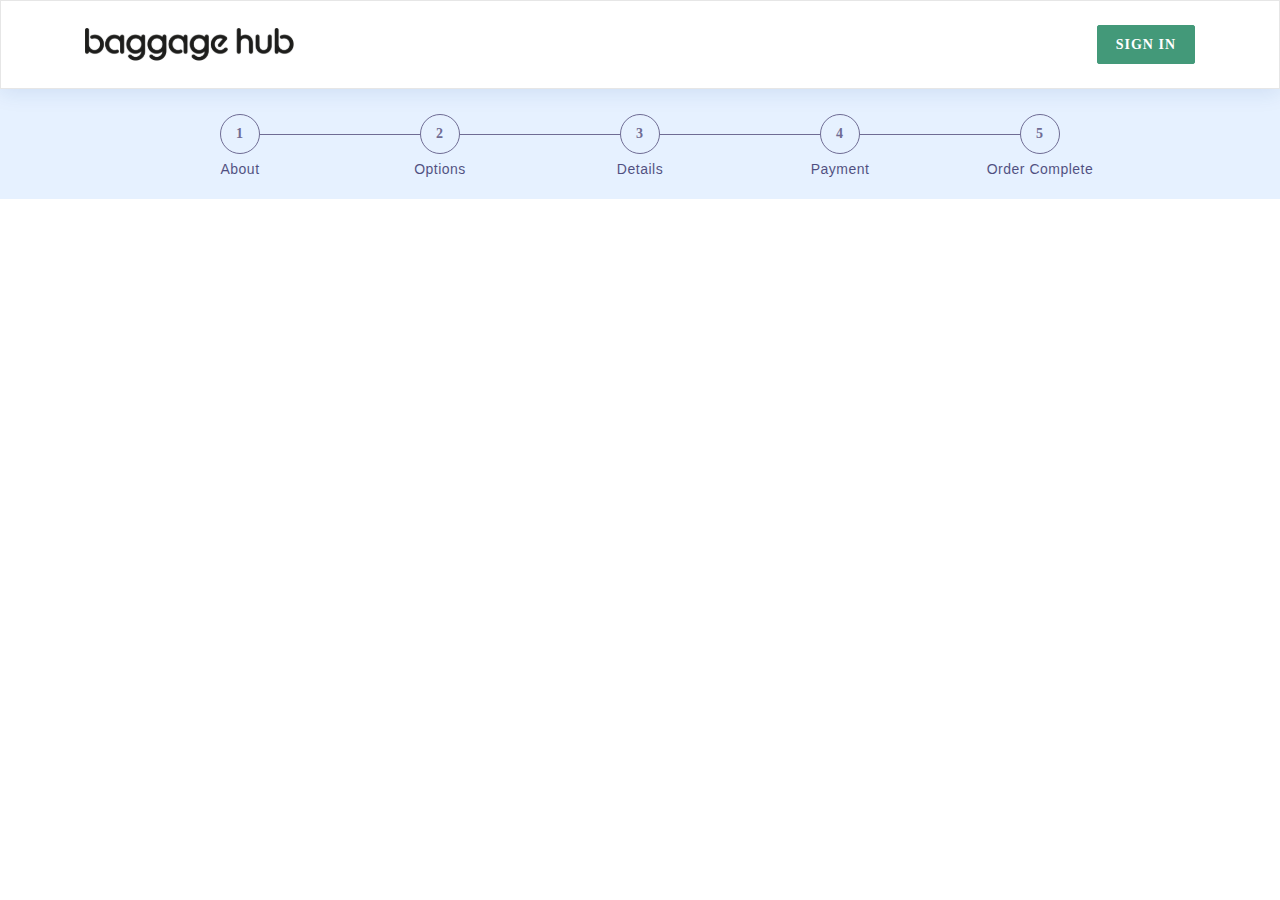
==== index.html @ 1eca3043 "." ====
<!DOCTYPE html>
<html dir="ltr" lang="en">

<head>
	<title>Home Landing Page-Student</title>
	<!-- Always force latest IE rendering engine or request Chrome Frame -->
	<meta http-equiv="X-UA-Compatible" content="IE=edge,chrome=1">
	<!-- meta character set -->
	<meta charset="UTF-8" />
	<!-- Mobile Specific Meta -->
	<meta name="viewport" content="width=device-width, initial-scale=1, shrink-to-fit=no">
	<!-- Meta Description, Keywords and Author -->
	<meta name="Keywords" content="">
	<meta name="author" content="">
	<meta name="Description" content="">

	<!-- Stylesheet
	================================================== -->
	<link rel="stylesheet" href="./assets/css/style.css">

	<!-- Favicon
	================================================== -->
	<link rel="shortcut icon" href="./assets/img/favicon/favicon.ico">
</head>

<body class="home-page">

	<!-- [BEGIN] Navbar -->
	<nav class="navbar">
		<div class="container">
			<img src="./assets/img/logo/Logo.svg" class="logo" alt="logo">
			<button type="button" class="btn btn-primary text-uppercase">sign in</button>
		</div>
	</nav>
	<!-- [END] Navbar -->

	<!-- [BEGIN] Steps -->
	<header class="steps-timeline">
		<div class="steps container">
			<div class="step">
				<div>
					<span class="button-semi">1</span>
					<p>About</p>
				</div>
				<div class="line"></div>
			</div>
			<div class="step">
				<div>
					<span class="button-semi">2</span>
					<p>Options</p>
				</div>
				<div class="line"></div>
			</div>
			<div class="step">
				<div>
					<span class="button-semi">3</span>
					<p>Details</p>
				</div>
				<div class="line"></div>
			</div>
			<div class="step">
				<div>
					<span class="button-semi">4</span>
					<p>Payment</p>
				</div>
				<div class="line"></div>
			</div>
			<div class="step">
				<div>
					<span class="button-semi">5</span>
					<p>Order Complete</p>
				</div>
			</div>
		</div>
	</header>
	<!-- [END] Steps -->


	<!-- Plugins
	================================================== -->

	<!-- jQuery -->
	<script src="./assets/js/jquery-3.4.1.slim.min.js"></script>
	<!-- PooperJS -->
	<script src="./assets/js/popper.min.js"></script>
	<!-- Bootstrap -->
	<script src="./assets/js/bootstrap.min.js"></script>
	<!-- Application -->
	<script src="./assets/js/main.js"></script>
</body>

</html>
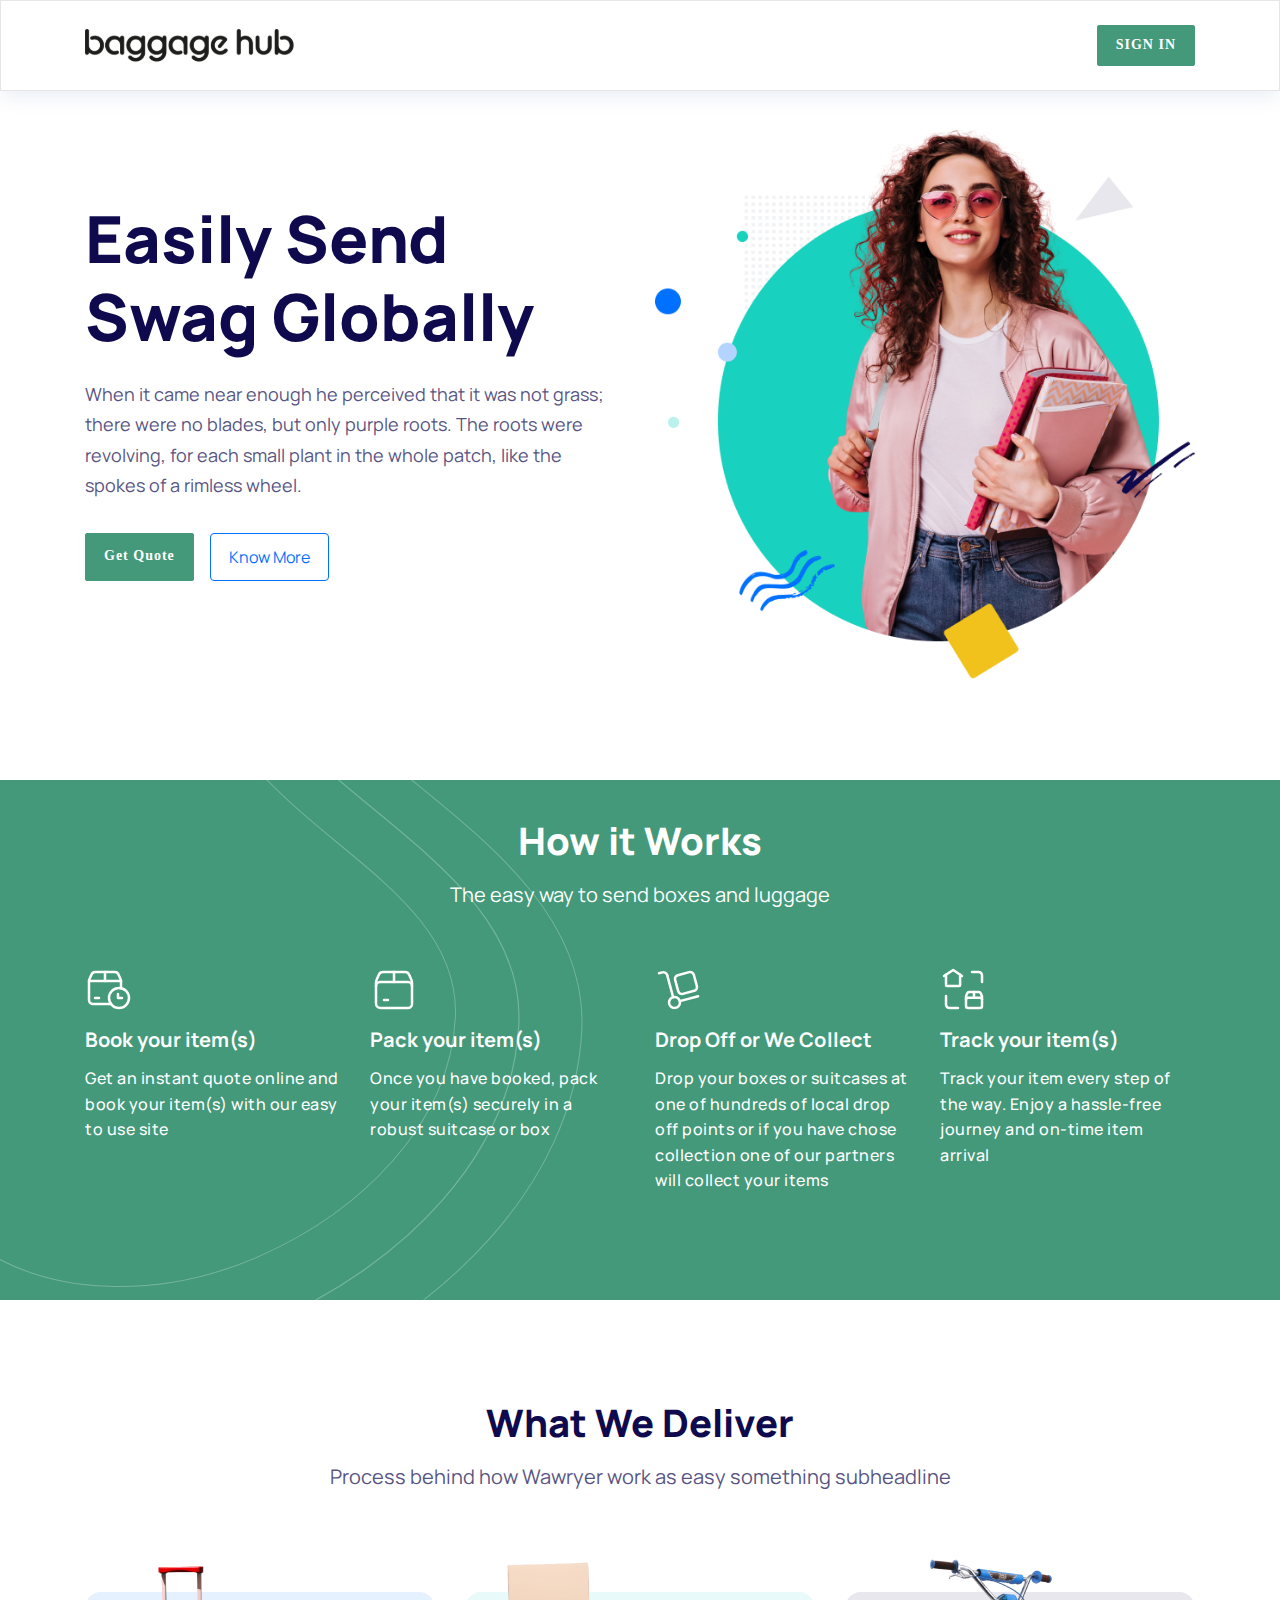
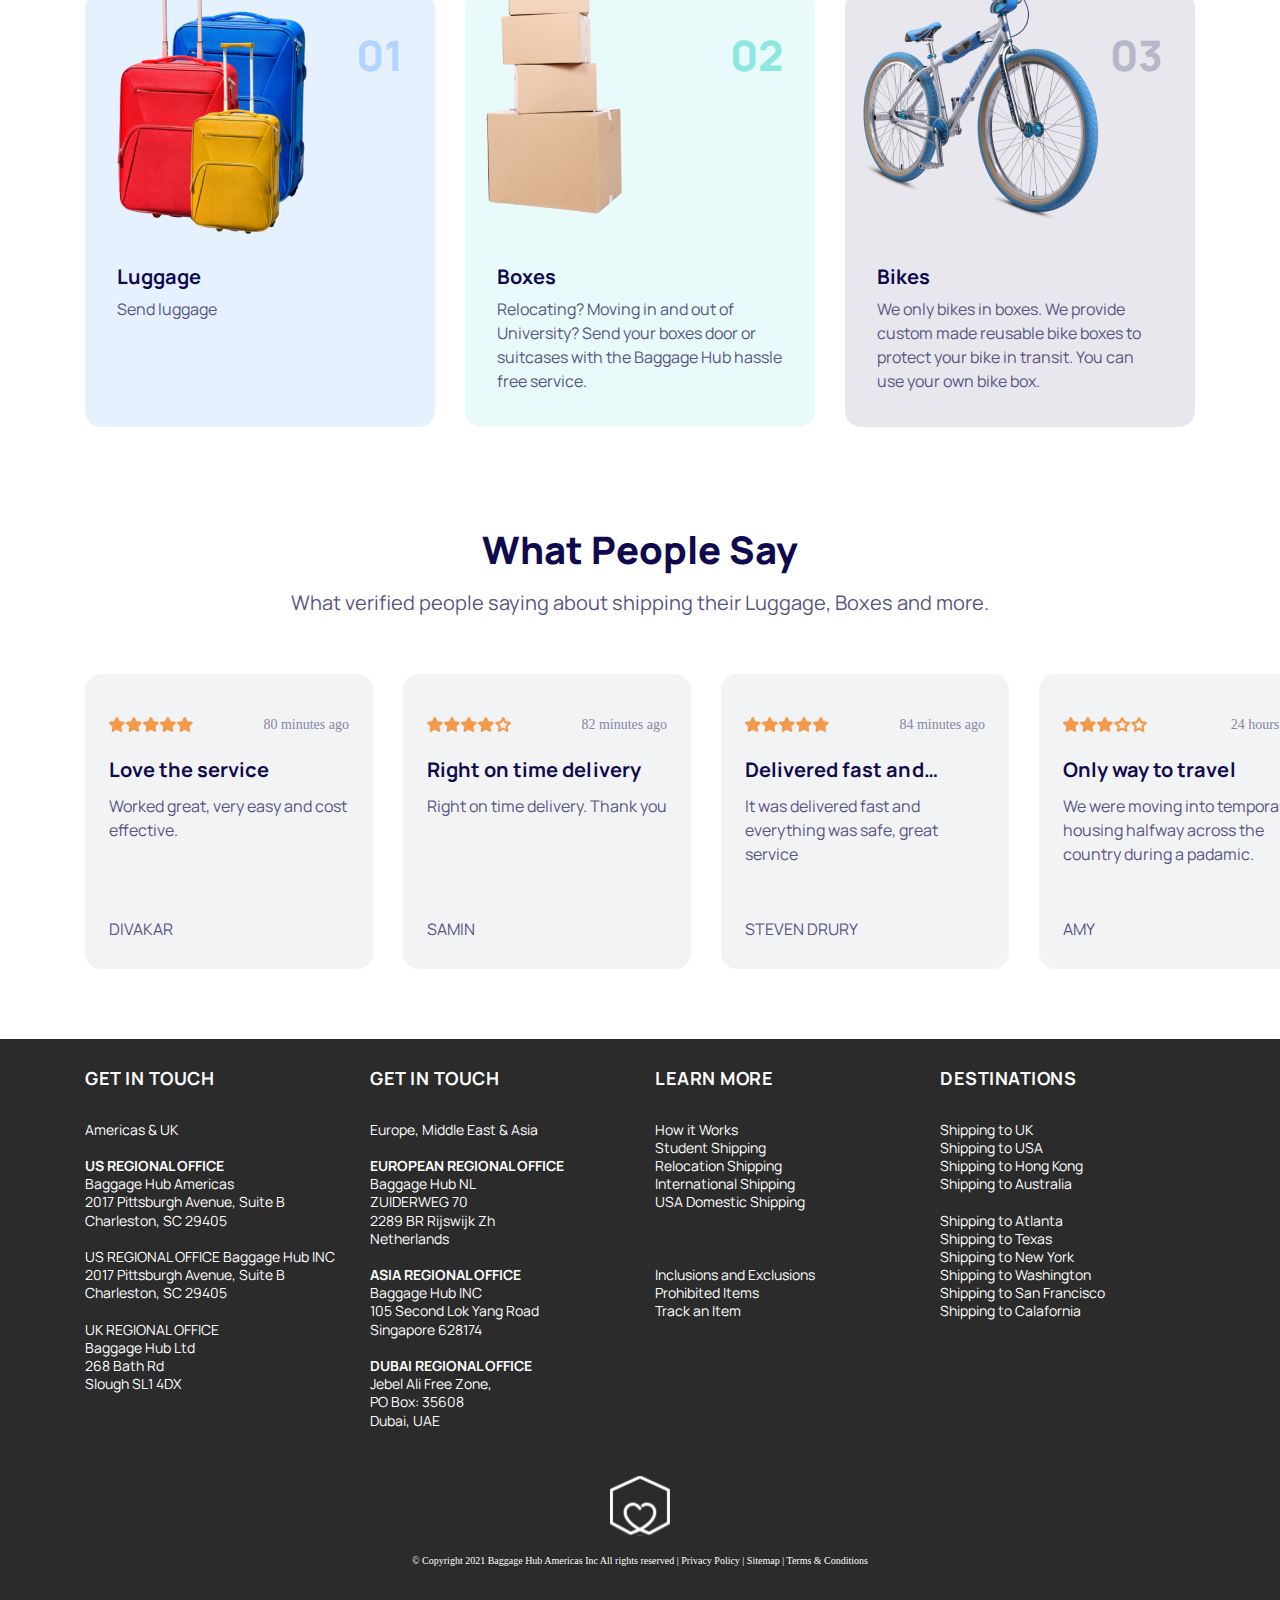
==== commit cd8093c5: "all done." ====
--- a/index.html
+++ b/index.html
@@ -34,47 +34,307 @@
 	</nav>
 	<!-- [END] Navbar -->
 
-	<!-- [BEGIN] Steps -->
-	<header class="steps-timeline">
-		<div class="steps container">
-			<div class="step">
-				<div>
-					<span class="button-semi">1</span>
-					<p>About</p>
-				</div>
-				<div class="line"></div>
-			</div>
-			<div class="step">
-				<div>
-					<span class="button-semi">2</span>
-					<p>Options</p>
-				</div>
-				<div class="line"></div>
-			</div>
-			<div class="step">
-				<div>
-					<span class="button-semi">3</span>
-					<p>Details</p>
-				</div>
-				<div class="line"></div>
-			</div>
-			<div class="step">
-				<div>
-					<span class="button-semi">4</span>
-					<p>Payment</p>
-				</div>
-				<div class="line"></div>
-			</div>
-			<div class="step">
-				<div>
-					<span class="button-semi">5</span>
-					<p>Order Complete</p>
-				</div>
+	<!-- [BEGIN] Hero -->
+	<header class="hero container">
+		<div class="row align-items-center">
+			<div class="col-lg-6 col-md-12">
+				<h1>Easily Send Swag Globally</h1>
+				<p>When it came near enough he perceived that it was not grass; there were no blades, but only purple
+					roots. The roots were revolving, for each small plant in the whole patch, like the spokes of a
+					rimless wheel.</p>
+				<div class="buttons">
+					<a href="#" class="btn btn-primary">Get Quote</a>
+					<a href="#" class="btn btn-info-outline">Know More</a>
+				</div>
+			</div>
+			<div class="col-lg-6 col-md-12">
+				<img src="./assets/img/backgrounds/hero.png" alt="">
 			</div>
 		</div>
 	</header>
-	<!-- [END] Steps -->
-
+	<!-- [END] Hero -->
+
+	<!-- [BEGIN] How it works -->
+	<section class="how-it-works">
+		<div class="container">
+			<header>
+				<h1>How it Works</h1>
+				<p>The easy way to send boxes and luggage</p>
+			</header>
+			<div class="row">
+				<div class="col-lg-3 col-md-6 col-sm-12">
+					<img src="./assets/img/icons/book.svg" width="48" alt="">
+					<h2>Book your item(s)</h2>
+					<p class="medium">Get an instant quote online and book your item(s) with our easy to use site</p>
+				</div>
+				<div class="col-lg-3 col-md-6 col-sm-12">
+					<img src="./assets/img/icons/pack.svg" width="48" alt="">
+					<h2>Pack your item(s)</h2>
+					<p class="medium">Once you have booked, pack your item(s) securely in a robust suitcase or box</p>
+				</div>
+				<div class="col-lg-3 col-md-6 col-sm-12">
+					<img src="./assets/img/icons/drop.svg" width="48" alt="">
+					<h2>Drop Off or We Collect</h2>
+					<p class="medium">Drop your boxes or suitcases at one of hundreds of local drop off points or if you have chose collection one of our partners will collect your items</p>
+				</div>
+				<div class="col-lg-3 col-md-6 col-sm-12">
+					<img src="./assets/img/icons/track.svg" width="48" alt="">
+					<h2>Track your item(s)</h2>
+					<p class="medium">Track your item every step of the way. Enjoy a hassle-free journey and on-time item arrival</p>
+				</div>
+			</div>
+		</div>
+	</section>
+	<!-- [END] How it works -->
+
+	<!-- [BEGIN] What we deliver -->
+	<section class="what-we-deliver container">
+		<header>
+			<h1>What We Deliver</h1>
+			<p>Process behind how Wawryer work as easy  something subheadline</p>
+		</header>
+		<div class="row">
+			<div class="col-lg-4 col-md-12">
+				<div class="item bg-blue">
+					<div class="item__header">
+						<img src="./assets/img/01.png" alt="">
+						<span>01</span>
+					</div>
+					<div class="item__body">
+						<h2>Luggage</h2>
+						<p>Send luggage</p>
+					</div>
+				</div>
+			</div>
+			<div class="col-lg-4 col-md-12">
+				<div class="item bg-green">
+					<div class="item__header">
+						<img src="./assets/img/02.png" alt="">
+						<span>02</span>
+					</div>
+					<div class="item__body">
+						<h2>Boxes</h2>
+						<p>Relocating? Moving in and out of University? Send your boxes door or suitcases with the Baggage Hub hassle free service.</p>
+					</div>
+				</div>
+			</div>
+			<div class="col-lg-4 col-md-12">
+				<div class="item bg-gray">
+					<div class="item__header">
+						<img src="./assets/img/03.png" alt="">
+						<span>03</span>
+					</div>
+					<div class="item__body">
+						<h2>Bikes</h2>
+						<p>We only bikes in boxes. We provide custom made reusable bike boxes to protect your bike in transit. You can use your own bike box.</p>
+					</div>
+				</div>
+			</div>
+		</div>
+	</section>
+	<!-- [END] What we deliver -->
+
+	<!-- [BEGIN] What People Say -->
+	<section class="what-people-say">
+		<div class="container">
+			<header>
+				<h1>What People Say</h1>
+				<p>What verified people saying about shipping their Luggage, Boxes and more.</p>
+			</header>
+			<div class="owl-carousel owl-carousel-review">
+				<div class="review">
+					<div class="review__top">
+						<div class="review__top__stars">
+							<img src="./assets/img/icons/full-star.svg" alt="">
+							<img src="./assets/img/icons/full-star.svg" alt="">
+							<img src="./assets/img/icons/full-star.svg" alt="">
+							<img src="./assets/img/icons/full-star.svg" alt="">
+							<img src="./assets/img/icons/full-star.svg" alt="">
+						</div>
+						<p>80 minutes ago</p>
+					</div>
+					<div class="review__body">
+						<h2>Love the service</h2>
+						<p>Worked great, very easy and cost effective.</p>
+					</div>
+					<p class="review__name text-uppercase">Divakar</p>
+				</div>
+				<div class="review">
+					<div class="review__top">
+						<div class="review__top__stars">
+							<img src="./assets/img/icons/full-star.svg" alt="">
+							<img src="./assets/img/icons/full-star.svg" alt="">
+							<img src="./assets/img/icons/full-star.svg" alt="">
+							<img src="./assets/img/icons/full-star.svg" alt="">
+							<img src="./assets/img/icons/empty-star.svg" alt="">
+						</div>
+						<p>82 minutes ago</p>
+					</div>
+					<div class="review__body">
+						<h2>Right on time delivery</h2>
+						<p>Right on time delivery. Thank you</p>
+					</div>
+					<p class="review__name text-uppercase">Samin</p>
+				</div>
+				<div class="review">
+					<div class="review__top">
+						<div class="review__top__stars">
+							<img src="./assets/img/icons/full-star.svg" alt="">
+							<img src="./assets/img/icons/full-star.svg" alt="">
+							<img src="./assets/img/icons/full-star.svg" alt="">
+							<img src="./assets/img/icons/full-star.svg" alt="">
+							<img src="./assets/img/icons/full-star.svg" alt="">
+						</div>
+						<p>84 minutes ago</p>
+					</div>
+					<div class="review__body">
+						<h2>Delivered fast and ever...</h2>
+						<p>It was delivered fast and everything was safe, great service</p>
+					</div>
+					<p class="review__name text-uppercase">Steven Drury</p>
+				</div>
+				<div class="review">
+					<div class="review__top">
+						<div class="review__top__stars">
+							<img src="./assets/img/icons/full-star.svg" alt="">
+							<img src="./assets/img/icons/full-star.svg" alt="">
+							<img src="./assets/img/icons/full-star.svg" alt="">
+							<img src="./assets/img/icons/empty-star.svg" alt="">
+							<img src="./assets/img/icons/empty-star.svg" alt="">
+						</div>
+						<p>24 hours ago</p>
+					</div>
+					<div class="review__body">
+						<h2>Only way to travel </h2>
+						<p>We were moving into temporary housing halfway across the country during a padamic. </p>
+					</div>
+					<p class="review__name text-uppercase">Amy</p>
+				</div>
+				<div class="review">
+					<div class="review__top">
+						<div class="review__top__stars">
+							<img src="./assets/img/icons/full-star.svg" alt="">
+							<img src="./assets/img/icons/full-star.svg" alt="">
+							<img src="./assets/img/icons/full-star.svg" alt="">
+							<img src="./assets/img/icons/full-star.svg" alt="">
+							<img src="./assets/img/icons/full-star.svg" alt="">
+						</div>
+						<p>80 minutes ago</p>
+					</div>
+					<div class="review__body">
+						<h2>Love the service</h2>
+						<p>Worked great, very easy and cost effective.</p>
+					</div>
+					<p class="review__name text-uppercase">Mark M</p>
+				</div>
+				<div class="review">
+					<div class="review__top">
+						<div class="review__top__stars">
+							<img src="./assets/img/icons/full-star.svg" alt="">
+							<img src="./assets/img/icons/full-star.svg" alt="">
+							<img src="./assets/img/icons/full-star.svg" alt="">
+							<img src="./assets/img/icons/full-star.svg" alt="">
+							<img src="./assets/img/icons/full-star.svg" alt="">
+						</div>
+						<p>80 minutes ago</p>
+					</div>
+					<div class="review__body">
+						<h2>Love the service</h2>
+						<p>Worked great, very easy and cost effective.</p>
+					</div>
+					<p class="review__name text-uppercase">Divakar</p>
+				</div>
+			</div>
+		</div>
+	</section>
+	<!-- [END] What People Say -->
+
+	<!-- [BEGIN] Footer -->
+	<footer class="footer">
+		<div class="container">
+			<div class="row">
+				<div class="col-md-3 col-sm-6 col-12">
+					<h5>GET IN TOUCH</h5>
+					<p>
+						Americas & UK
+						<br><br>
+						<b>US REGIONAL OFFICE</b>
+						Baggage Hub Americas<br>
+						2017 Pittsburgh Avenue, Suite B<br>
+						Charleston, SC 29405
+						<br><br>
+						US REGIONAL OFFICE</>
+						Baggage Hub INC<br>
+						2017 Pittsburgh Avenue, Suite B<br>
+						Charleston, SC 29405
+						<br><br>
+						UK REGIONAL OFFICE<br>
+						Baggage Hub Ltd<br>
+						268 Bath Rd<br>
+						Slough SL1 4DX
+					</p>
+				</div>
+				<div class="col-md-3 col-sm-6 col-12">
+					<h5>GET IN TOUCH</h5>
+					<p>
+						Europe, Middle East & Asia
+						<br><br>
+						<b>EUROPEAN REGIONAL OFFICE</b>
+						Baggage Hub NL<br>
+						ZUIDERWEG 70<br>
+						2289 BR Rijswijk Zh<br>
+						Netherlands
+						<br><br>
+						<b>ASIA REGIONAL OFFICE</b>
+						Baggage Hub INC<br>
+						105 Second Lok Yang Road<br>
+						Singapore 628174
+						<br><br>
+						<b>DUBAI REGIONAL OFFICE</b>
+						Jebel Ali Free Zone,<br>
+						PO Box: 35608<br>
+						Dubai, UAE
+					</p>
+				</div>
+				<div class="col-md-3 col-sm-6 col-12">
+					<h5>LEARN MORE</h5>
+					<p>
+						How it Works<br>
+						Student Shipping<br>
+						Relocation Shipping<br>
+						International Shipping<br>
+						USA Domestic Shipping
+						<br><br><br><br>
+						Inclusions and Exclusions<br>
+						Prohibited Items<br>
+						Track an Item
+					</p>
+				</div>
+				<div class="col-md-3 col-sm-6 col-12">
+					<h5>DESTINATIONS</h5>
+					<p>
+						Shipping to UK<br>
+						Shipping to USA<br>
+						Shipping to Hong Kong<br>
+						Shipping to Australia
+						<br><br>
+						Shipping to Atlanta<br>
+						Shipping to Texas<br>
+						Shipping to New York<br>
+						Shipping to Washington<br>
+						Shipping to San Francisco<br>
+						Shipping to Calafornia
+					</p>
+				</div>
+			</div>
+			<div class="pre-footer">
+				<img src="./assets/img/logo/logo-2.svg" width="60" height="60" alt="Logo">
+				<p>© Copyright 2021 Baggage Hub Americas Inc All rights reserved | Privacy Policy | Sitemap | Terms &
+					Conditions</p>
+			</div>
+		</div>
+	</footer>
+	<!-- [END] Footer -->
 
 	<!-- Plugins
 	================================================== -->
@@ -85,6 +345,8 @@
 	<script src="./assets/js/popper.min.js"></script>
 	<!-- Bootstrap -->
 	<script src="./assets/js/bootstrap.min.js"></script>
+	<!-- Owl Carousel -->
+	<script src="./assets/js/owl.carousel.min.js"></script>
 	<!-- Application -->
 	<script src="./assets/js/main.js"></script>
 </body>
